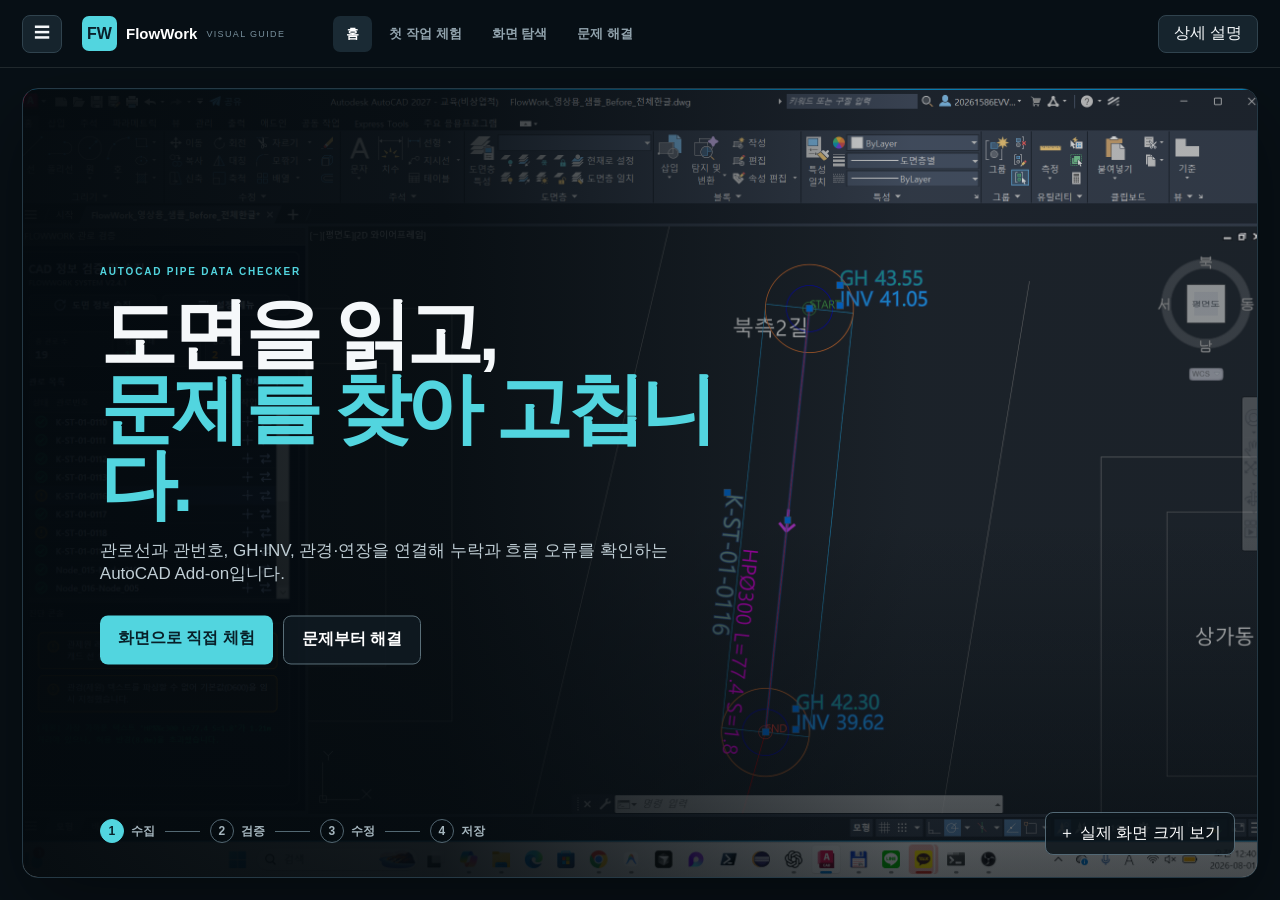
==== manual-v2/index.html @ 28f20ff9 "Publish FlowWork visual guide preview" ====
<!doctype html>
<html lang="ko">
<head>
  <meta charset="utf-8">
  <meta name="viewport" content="width=device-width,initial-scale=1">
  <meta name="description" content="이미지와 체험을 중심으로 구성한 FlowWork AutoCAD Add-on 사용 가이드">
  <title>FlowWork Visual Guide</title>
  <link rel="stylesheet" href="style.css">
  <script src="app.js" defer></script>
</head>
<body>
  <a class="skip" href="#workspace">본문으로 이동</a>
  <header class="topbar">
    <button class="icon-button" id="menu-button" type="button" aria-label="탐색 메뉴 열기" aria-expanded="false">☰</button>
    <a class="brand" href="#home"><span>FW</span><b>FlowWork</b><small>VISUAL GUIDE</small></a>
    <nav class="mode-nav" aria-label="주요 학습 모드">
      <a href="#home" data-route="home">홈</a>
      <a href="#learn" data-route="learn">첫 작업 체험</a>
      <a href="#explore" data-route="explore">화면 탐색</a>
      <a href="#solve" data-route="solve">문제 해결</a>
    </nav>
    <button class="help-button" id="detail-button" type="button">상세 설명</button>
  </header>

  <aside class="nav-drawer" id="nav-drawer" aria-label="전체 메뉴" hidden>
    <div><b>원하는 방식으로 시작하세요</b><button type="button" id="drawer-close" aria-label="메뉴 닫기">×</button></div>
    <a href="#home"><span>01</span><b>FlowWork 한눈에 보기</b><small>무엇을 읽고 무엇을 해결하는지</small></a>
    <a href="#learn"><span>02</span><b>첫 작업 따라하기</b><small>실행부터 저장까지 화면으로 체험</small></a>
    <a href="#explore"><span>03</span><b>화면을 직접 눌러보기</b><small>A~D와 도면 표시의 관계</small></a>
    <a href="#solve"><span>04</span><b>문제에서 시작하기</b><small>증상을 골라 해결 순서 확인</small></a>
  </aside>

  <main id="workspace">
    <section class="view home-view" data-view="home">
      <div class="home-stage">
        <img src="../manual/assets/images/FlowWork_0116_centered.png" alt="AutoCAD에 FlowWork 팔레트가 열린 실제 화면">
        <div class="stage-shade"></div>
        <div class="home-copy">
          <span class="eyebrow">AUTOCAD PIPE DATA CHECKER</span>
          <h1>도면을 읽고,<br><em>문제를 찾아 고칩니다.</em></h1>
          <p>관로선과 관번호, GH·INV, 관경·연장을 연결해 누락과 흐름 오류를 확인하는 AutoCAD Add-on입니다.</p>
          <div class="home-actions"><a class="primary" href="#learn">화면으로 직접 체험</a><a class="secondary" href="#solve">문제부터 해결</a></div>
        </div>
        <div class="flow-rail" aria-label="FlowWork 기본 흐름">
          <span class="active"><b>1</b>수집</span><i></i><span><b>2</b>검증</span><i></i><span><b>3</b>수정</span><i></i><span><b>4</b>저장</span>
        </div>
        <button class="image-expand" type="button" data-expand-image="../manual/assets/images/FlowWork_0116_centered.png">＋ 실제 화면 크게 보기</button>
      </div>
    </section>

    <section class="view learn-view" data-view="learn" hidden>
      <div class="view-heading"><div><span>GUIDED TASK</span><h2>첫 도면을 끝까지 처리해 보기</h2></div><p id="learn-progress">1 / 5</p></div>
      <div class="learning-stage">
        <div class="learning-media">
          <img id="learn-image" src="../manual/assets/images/FlowWork_0116_centered.png" alt="FlowWork 실행 화면">
          <div class="focus-frame" id="learn-focus"><span id="focus-label">FLOWWORK 실행</span></div>
        </div>
        <aside class="action-panel" aria-live="polite">
          <span id="learn-kicker">STEP 1 · 실행</span>
          <h3 id="learn-title">대상 도면에서 FlowWork 열기</h3>
          <p id="learn-body">AutoCAD에서 작업할 DWG를 연 뒤 명령창에 FLOWWORK를 입력합니다.</p>
          <dl><div><dt>할 일</dt><dd id="learn-action">왼쪽에 FlowWork 팔레트가 열리는지 확인합니다.</dd></div><div><dt>정상 확인</dt><dd id="learn-check">팔레트 상단의 현재 도면이 작업하려는 DWG와 같아야 합니다.</dd></div></dl>
          <div class="step-controls"><button type="button" id="learn-prev">← 이전</button><button type="button" id="learn-next">다음 단계 →</button></div>
        </aside>
      </div>
      <div class="step-dots" id="step-dots" aria-label="체험 단계"></div>
    </section>

    <section class="view explore-view" data-view="explore" hidden>
      <div class="view-heading"><div><span>SCREEN EXPLORER</span><h2>실제 화면을 눌러 기능 연결하기</h2></div><p>이미지는 실제 화면 · 표시는 매뉴얼 안내</p></div>
      <div class="explorer-stage">
        <div class="explorer-media">
          <img src="../manual/assets/images/FlowWork_0116_centered.png" alt="AutoCAD 왼쪽에 도킹된 FlowWork 팔레트 실제 화면">
          <button class="hotspot area-a active" type="button" data-area="0"><b>A</b><span>수집·설정</span></button>
          <button class="hotspot area-b" type="button" data-area="1"><b>B</b><span>수량 요약</span></button>
          <button class="hotspot area-c" type="button" data-area="2"><b>C</b><span>관로 목록</span></button>
          <button class="hotspot area-d" type="button" data-area="3"><b>D</b><span>DETAIL</span></button>
          <button class="image-expand compact" type="button" data-expand-image="../manual/assets/images/FlowWork_0116_centered.png">＋ 확대</button>
        </div>
        <aside class="explorer-drawer" aria-live="polite">
          <div><span id="area-count">A · START HERE</span><h3 id="area-title">도면 수집과 설정</h3><p id="area-summary">현재 도면을 다시 읽고 작업을 시작하는 영역입니다.</p></div>
          <div class="area-action"><b>지금 해볼 일</b><p id="area-action">활성 도면을 확인하고 ‘도면 정보 수집’을 누르세요.</p></div>
          <div class="area-result"><b>화면 변화</b><p id="area-result">수집이 끝나면 B의 수량과 C의 관로 목록, D의 상세 정보가 갱신됩니다.</p></div>
          <button class="text-button" type="button" id="area-more">이 영역 상세 설명 보기</button>
        </aside>
      </div>
    </section>

    <section class="view solve-view" data-view="solve" hidden>
      <div class="view-heading"><div><span>START FROM A PROBLEM</span><h2>지금 화면에 보이는 증상을 고르세요</h2></div><p>원인을 단정하지 않고 확인 순서부터 안내합니다.</p></div>
      <div class="problem-grid">
        <button type="button" data-problem="missing"><span>INV / GH</span><b>값이 “-”로 표시돼요</b><small>문자 누락·레이어·검색 범위 확인</small></button>
        <button type="button" data-problem="reverse"><span>REVERSE</span><b>역경사 경고가 떠요</b><small>매핑 오류와 방향 오류 구분</small></button>
        <button type="button" data-problem="count"><span>COUNT</span><b>관로 수가 너무 적어요</b><small>레이어와 수집 설정 먼저 점검</small></button>
        <button type="button" data-problem="joint"><span>JOINT</span><b>접점 거리가 멀다고 해요</b><small>도면 끝점과 연결 상태 확인</small></button>
      </div>
      <div class="problem-preview"><div><span>다음 제작 구간</span><h3>문제를 선택하면 실제 화면 중심 해결 체험이 시작됩니다.</h3><p>각 시나리오는 판단 질문 → 실제 화면 확인 → 수정 기능 선택 → 재수집 확인 순서로 구성합니다.</p></div><a href="#learn">먼저 기본 작업 체험하기</a></div>
    </section>
  </main>

  <aside class="detail-sheet" id="detail-sheet" hidden aria-labelledby="detail-title">
    <div class="sheet-grip"></div><button type="button" id="detail-close" aria-label="상세 설명 닫기">×</button>
    <span>DETAIL REFERENCE</span><h2 id="detail-title">필요할 때만 여는 상세 설명</h2>
    <div id="detail-content"><p>기본 화면은 이미지와 체험에 집중합니다. 용어, 판단 기준과 주의사항은 선택한 기능에 맞춰 이곳에 표시됩니다.</p></div>
  </aside>

  <div class="lightbox" id="lightbox" hidden><button type="button" id="lightbox-close" aria-label="확대 이미지 닫기">×</button><img id="lightbox-image" alt="확대된 FlowWork 실제 화면"><p>실제 FlowWork 화면 · 마우스 휠 또는 터치 확대는 다음 단계에서 추가됩니다.</p></div>
</body>
</html>
---- manual-v2/style.css ----
:root{--bg:#081016;--panel:#111c24;--panel2:#172630;--ink:#f5f8fa;--muted:#9cafba;--line:#2a3d48;--cyan:#52d5df;--lime:#a7df63;--amber:#ffc35b;--red:#ff6f68;--shadow:0 28px 80px rgba(0,0,0,.38)}*{box-sizing:border-box}html,body{height:100%}html{scroll-behavior:smooth}body{margin:0;background:var(--bg);color:var(--ink);font-family:"Segoe UI","Malgun Gothic",sans-serif;overflow:hidden}.skip{position:fixed;left:12px;top:-60px;z-index:100;padding:10px;background:#fff;color:#111}.skip:focus{top:12px}.topbar{position:fixed;z-index:40;inset:0 0 auto;height:68px;display:flex;align-items:center;gap:20px;padding:0 22px;background:rgba(8,16,22,.9);border-bottom:1px solid rgba(255,255,255,.1);backdrop-filter:blur(14px)}button,a{font:inherit}.icon-button,.help-button{height:38px;color:var(--ink);background:#16242d;border:1px solid #30434e;border-radius:8px;cursor:pointer}.icon-button{width:40px}.help-button{margin-left:auto;padding:0 15px}.brand{display:flex;align-items:center;gap:9px;color:#fff;text-decoration:none}.brand>span{display:grid;place-items:center;width:35px;height:35px;background:var(--cyan);color:#09202a;border-radius:7px;font-weight:900}.brand b{font-size:15px}.brand small{color:#78909d;font-size:9px;letter-spacing:.15em}.mode-nav{display:flex;gap:4px;margin-left:28px}.mode-nav a{padding:9px 13px;color:#92a4ae;text-decoration:none;border-radius:7px;font-size:13px;font-weight:700}.mode-nav a:hover,.mode-nav a.active{background:#1a2a34;color:#fff}.nav-drawer{position:fixed;z-index:60;top:76px;left:14px;width:min(420px,calc(100% - 28px));padding:18px;background:#13212a;border:1px solid #334854;border-radius:14px;box-shadow:var(--shadow)}.nav-drawer>div{display:flex;justify-content:space-between;align-items:center;padding:4px 5px 13px}.nav-drawer>div button{border:0;background:none;color:#fff;font-size:25px}.nav-drawer>a{display:grid;grid-template-columns:38px 1fr;gap:2px 10px;padding:14px;color:#fff;text-decoration:none;border-top:1px solid #263943}.nav-drawer>a span{grid-row:1/3;color:var(--cyan);font-size:11px;font-weight:900}.nav-drawer>a small{color:#8da1ac}.view{height:100vh;padding:88px 22px 22px}.home-stage,.learning-stage,.explorer-stage{position:relative;height:100%;overflow:hidden;background:#0b151b;border:1px solid #253945;border-radius:16px;box-shadow:var(--shadow)}.home-stage>img{width:100%;height:100%;object-fit:cover;object-position:center}.stage-shade{position:absolute;inset:0;background:linear-gradient(90deg,rgba(4,10,14,.97) 0%,rgba(4,10,14,.84) 34%,rgba(4,10,14,.2) 72%),linear-gradient(0deg,rgba(4,10,14,.65),transparent 45%)}.home-copy{position:absolute;z-index:2;left:clamp(32px,6vw,90px);top:50%;width:min(620px,55%);transform:translateY(-55%)}.eyebrow,.view-heading span,.action-panel>span,.explorer-drawer>div:first-child>span,.detail-sheet>span,.problem-preview span{color:var(--cyan);font-size:10px;font-weight:900;letter-spacing:.18em}.home-copy h1{margin:17px 0;font-size:clamp(48px,6vw,88px);line-height:.98;letter-spacing:-.06em}.home-copy h1 em{color:var(--cyan);font-style:normal}.home-copy p{max-width:610px;color:#c0ced5;font-size:17px}.home-actions{display:flex;gap:10px;margin-top:30px}.home-actions a,.problem-preview a{padding:13px 18px;border-radius:8px;text-decoration:none;font-weight:800}.primary{background:var(--cyan);color:#082029}.secondary{color:#fff;border:1px solid #5a6f79;background:rgba(17,29,37,.72)}.flow-rail{position:absolute;z-index:2;left:clamp(32px,6vw,90px);bottom:34px;display:flex;align-items:center;gap:10px}.flow-rail span{display:flex;align-items:center;gap:7px;color:#a5b5bd;font-size:12px;font-weight:700}.flow-rail span b{display:grid;place-items:center;width:24px;height:24px;border:1px solid #526671;border-radius:50%}.flow-rail span.active b{background:var(--cyan);color:#082029;border-color:var(--cyan)}.flow-rail i{width:35px;border-top:1px solid #536872}.image-expand{position:absolute;z-index:3;right:22px;bottom:22px;padding:10px 13px;color:#fff;background:rgba(10,19,25,.82);border:1px solid #536975;border-radius:8px;cursor:pointer}.view-heading{height:65px;display:flex;align-items:start;justify-content:space-between}.view-heading h2{margin:3px 0 0;font-size:26px}.view-heading p{margin:7px 0 0;color:#8ea2ad;font-size:12px}.learning-stage,.explorer-stage{height:calc(100% - 98px);display:grid;grid-template-columns:minmax(0,1fr) 390px}.learning-media,.explorer-media{position:relative;overflow:hidden;background:#020609}.learning-media img,.explorer-media img{display:block;width:100%;height:100%;object-fit:contain}.focus-frame{position:absolute;left:2%;top:12%;width:24%;height:17%;border:3px solid var(--cyan);background:rgba(82,213,223,.1);box-shadow:0 0 0 9999px rgba(0,0,0,.38);transition:.35s}.focus-frame span{position:absolute;left:0;top:-34px;padding:6px 9px;background:var(--cyan);color:#09212a;font-size:11px;font-weight:900}.action-panel,.explorer-drawer{padding:clamp(25px,3vw,42px);background:var(--panel)}.action-panel h3,.explorer-drawer h3{margin:10px 0;font-size:26px}.action-panel>p,.explorer-drawer p{color:#aebdc5}.action-panel dl{margin:28px 0}.action-panel dl div{padding:15px 0;border-top:1px solid var(--line)}.action-panel dt{color:var(--cyan);font-size:11px;font-weight:900}.action-panel dd{margin:6px 0 0;color:#d7e0e4;font-size:13px}.step-controls{display:flex;gap:8px;margin-top:28px}.step-controls button{flex:1;padding:12px;color:#fff;background:#1e303a;border:1px solid #38505c;border-radius:7px;cursor:pointer}.step-controls button:last-child{background:var(--cyan);color:#082029;border-color:var(--cyan);font-weight:900}.step-dots{height:28px;display:flex;justify-content:center;align-items:end;gap:7px}.step-dots button{width:27px;height:4px;padding:0;background:#31434d;border:0;cursor:pointer}.step-dots button.active{background:var(--cyan)}.explorer-stage{grid-template-columns:minmax(0,1fr) 360px}.hotspot{position:absolute;left:1.4%;width:22%;padding:0;background:rgba(9,18,24,.18);border:2px solid transparent;cursor:pointer;color:#fff}.hotspot b{position:absolute;left:8px;top:7px;display:grid;place-items:center;width:30px;height:30px;background:#13242e;border:1px solid #58cbd5;border-radius:7px;color:var(--cyan)}.hotspot span{position:absolute;left:46px;top:9px;padding:5px 8px;background:rgba(11,22,29,.88);font-size:11px;font-weight:800;opacity:0;transition:.2s}.hotspot:hover,.hotspot.active{border-color:var(--cyan);background:rgba(82,213,223,.11)}.hotspot:hover span,.hotspot.active span{opacity:1}.area-a{top:20%;height:10%}.area-b{top:30%;height:10%}.area-c{top:40%;height:27%}.area-d{top:67%;height:28%}.image-expand.compact{right:14px;bottom:14px}.explorer-drawer{display:flex;flex-direction:column}.area-action,.area-result{margin-top:20px;padding:16px;background:#172832;border-left:3px solid var(--cyan)}.area-action b,.area-result b{font-size:11px;color:var(--cyan)}.area-action p,.area-result p{margin:5px 0 0;font-size:13px}.text-button{margin-top:auto;padding:12px;color:var(--cyan);background:transparent;border:1px solid #3b515d;border-radius:7px;cursor:pointer}.problem-grid{height:calc(100% - 190px);display:grid;grid-template-columns:1fr 1fr;gap:14px}.problem-grid button{display:flex;flex-direction:column;align-items:start;justify-content:end;padding:28px;color:#fff;text-align:left;background:linear-gradient(145deg,#12212a,#1a2c36);border:1px solid #2d424e;border-radius:14px;cursor:pointer;transition:.2s}.problem-grid button:hover{transform:translateY(-3px);border-color:var(--cyan);box-shadow:0 18px 45px rgba(0,0,0,.25)}.problem-grid span{color:var(--cyan);font-size:10px;font-weight:900;letter-spacing:.14em}.problem-grid b{margin:9px 0 6px;font-size:22px}.problem-grid small{color:#91a5af}.problem-preview{display:flex;justify-content:space-between;align-items:center;height:105px;margin-top:14px;padding:20px 24px;background:#101d25;border:1px solid #283c47;border-radius:12px}.problem-preview h3{margin:4px 0;font-size:16px}.problem-preview p{margin:0;color:#91a5af;font-size:12px}.problem-preview a{color:#092029;background:var(--cyan)}.detail-sheet{position:fixed;z-index:70;right:18px;top:82px;bottom:18px;width:min(480px,calc(100% - 36px));padding:34px;background:#f5f7f8;color:#16232b;border-radius:16px;box-shadow:var(--shadow);overflow:auto}.detail-sheet h2{margin:8px 0 18px}.detail-sheet p{color:#50616a}.detail-sheet>button{position:absolute;right:17px;top:13px;border:0;background:none;font-size:27px}.sheet-grip{display:none}.lightbox{position:fixed;z-index:90;inset:0;display:grid;place-items:center;padding:60px;background:rgba(2,7,10,.94)}.lightbox[hidden],.nav-drawer[hidden],.detail-sheet[hidden]{display:none}.lightbox img{max-width:100%;max-height:calc(100vh - 110px);object-fit:contain}.lightbox button{position:absolute;right:25px;top:18px;color:#fff;background:none;border:0;font-size:34px}.lightbox p{position:absolute;bottom:16px;color:#94a8b2;font-size:11px}@media(max-width:900px){body{overflow:auto}.topbar{gap:10px}.mode-nav{display:none}.view{min-height:100vh;height:auto;padding:82px 12px 18px}.home-stage{min-height:calc(100vh - 100px)}.home-copy{left:25px;width:calc(100% - 50px)}.home-copy h1{font-size:clamp(42px,11vw,68px)}.stage-shade{background:linear-gradient(0deg,rgba(4,10,14,.98),rgba(4,10,14,.2) 90%)}.flow-rail{left:25px;right:25px;overflow:auto}.learning-stage,.explorer-stage{height:auto;grid-template-columns:1fr}.learning-media,.explorer-media{height:58vw;min-height:340px}.action-panel,.explorer-drawer{min-height:330px}.problem-grid{height:auto;grid-template-columns:1fr}.problem-grid button{min-height:180px}.problem-preview{height:auto;display:block}.problem-preview a{display:inline-block;margin-top:14px}.view-heading{height:auto;min-height:72px}.detail-sheet{top:auto;left:10px;right:10px;bottom:10px;width:auto;max-height:72vh}.sheet-grip{display:block;width:50px;margin:-22px auto 20px;border-top:4px solid #c3cdd2;border-radius:5px}}@media(max-width:560px){.brand small,.help-button{display:none}.home-copy p{font-size:14px}.home-actions{display:grid}.flow-rail i{width:14px}.learning-media,.explorer-media{height:62vw;min-height:260px}.hotspot span{display:none}.problem-grid button{min-height:150px}.lightbox{padding:20px}}
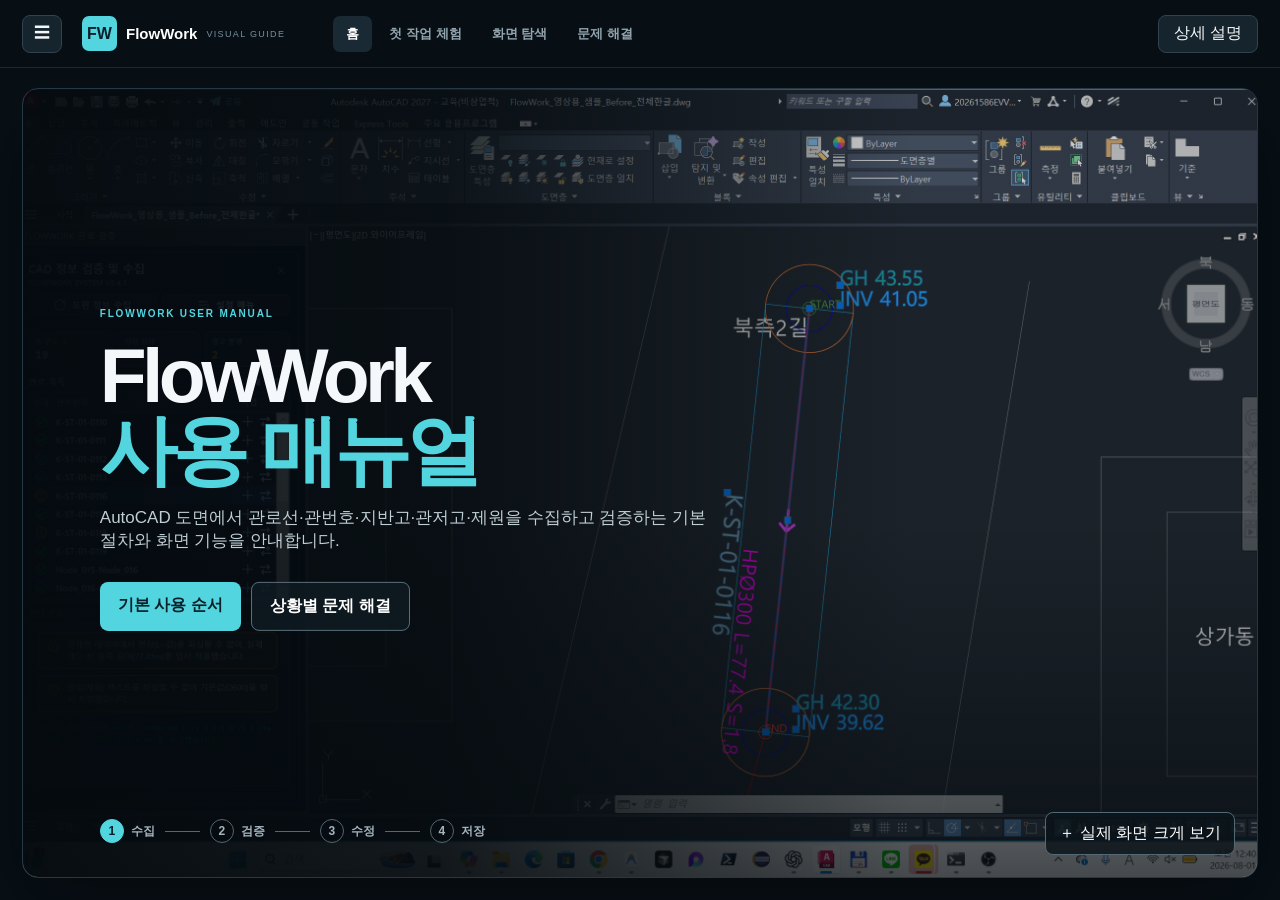
==== commit bf695d8e: "Use manual-focused home copy" ====
--- a/manual-v2/index.html
+++ b/manual-v2/index.html
@@ -36,10 +36,10 @@
         <img src="../manual/assets/images/FlowWork_0116_centered.png" alt="AutoCAD에 FlowWork 팔레트가 열린 실제 화면">
         <div class="stage-shade"></div>
         <div class="home-copy">
-          <span class="eyebrow">AUTOCAD PIPE DATA CHECKER</span>
-          <h1>도면을 읽고,<br><em>문제를 찾아 고칩니다.</em></h1>
-          <p>관로선과 관번호, GH·INV, 관경·연장을 연결해 누락과 흐름 오류를 확인하는 AutoCAD Add-on입니다.</p>
-          <div class="home-actions"><a class="primary" href="#learn">화면으로 직접 체험</a><a class="secondary" href="#solve">문제부터 해결</a></div>
+          <span class="eyebrow">FLOWWORK USER MANUAL</span>
+          <h1>FlowWork<br><em>사용 매뉴얼</em></h1>
+          <p>AutoCAD 도면에서 관로선·관번호·지반고·관저고·제원을 수집하고 검증하는 기본 절차와 화면 기능을 안내합니다.</p>
+          <div class="home-actions"><a class="primary" href="#learn">기본 사용 순서</a><a class="secondary" href="#solve">상황별 문제 해결</a></div>
         </div>
         <div class="flow-rail" aria-label="FlowWork 기본 흐름">
           <span class="active"><b>1</b>수집</span><i></i><span><b>2</b>검증</span><i></i><span><b>3</b>수정</span><i></i><span><b>4</b>저장</span>
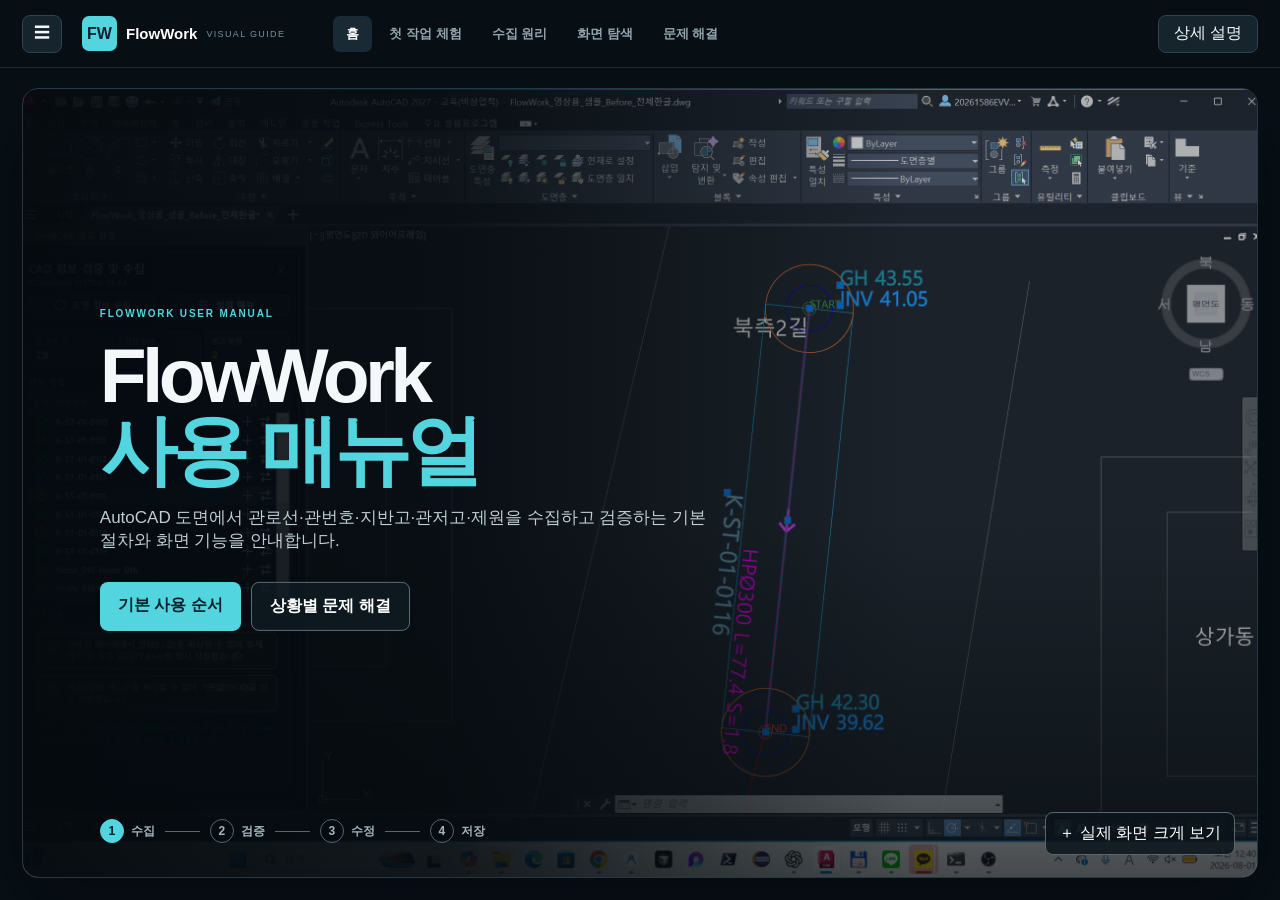
==== commit f0637165: "Add interactive data collection guide" ====
--- a/manual-v2/index.html
+++ b/manual-v2/index.html
@@ -6,6 +6,7 @@
   <meta name="description" content="이미지와 체험을 중심으로 구성한 FlowWork AutoCAD Add-on 사용 가이드">
   <title>FlowWork Visual Guide</title>
   <link rel="stylesheet" href="style.css">
+  <link rel="stylesheet" href="collect.css">
   <script src="app.js" defer></script>
 </head>
 <body>
@@ -16,6 +17,7 @@
     <nav class="mode-nav" aria-label="주요 학습 모드">
       <a href="#home" data-route="home">홈</a>
       <a href="#learn" data-route="learn">첫 작업 체험</a>
+      <a href="#collect" data-route="collect">수집 원리</a>
       <a href="#explore" data-route="explore">화면 탐색</a>
       <a href="#solve" data-route="solve">문제 해결</a>
     </nav>
@@ -26,8 +28,9 @@
     <div><b>원하는 방식으로 시작하세요</b><button type="button" id="drawer-close" aria-label="메뉴 닫기">×</button></div>
     <a href="#home"><span>01</span><b>FlowWork 한눈에 보기</b><small>무엇을 읽고 무엇을 해결하는지</small></a>
     <a href="#learn"><span>02</span><b>첫 작업 따라하기</b><small>실행부터 저장까지 화면으로 체험</small></a>
-    <a href="#explore"><span>03</span><b>화면을 직접 눌러보기</b><small>A~D와 도면 표시의 관계</small></a>
-    <a href="#solve"><span>04</span><b>문제에서 시작하기</b><small>증상을 골라 해결 순서 확인</small></a>
+    <a href="#collect"><span>03</span><b>도면에서 무엇을 읽는가</b><small>원본 문자부터 DETAIL 값까지</small></a>
+    <a href="#explore"><span>04</span><b>화면을 직접 눌러보기</b><small>A~D와 도면 표시의 관계</small></a>
+    <a href="#solve"><span>05</span><b>문제에서 시작하기</b><small>증상을 골라 해결 순서 확인</small></a>
   </aside>
 
   <main id="workspace">
@@ -64,6 +67,43 @@
         </aside>
       </div>
       <div class="step-dots" id="step-dots" aria-label="체험 단계"></div>
+    </section>
+
+    <section class="view collect-view" data-view="collect" hidden>
+      <div class="view-heading"><div><span>HOW DATA IS COLLECTED</span><h2>도면의 표기가 DETAIL 값이 되는 과정</h2></div><p>실제 화면 위 설명 레이어 · 항목을 눌러 비교</p></div>
+      <div class="collect-stage">
+        <div class="collect-visual">
+          <div class="collect-toolbar" id="collect-tabs" aria-label="수집 항목 선택">
+            <button type="button" data-collect="pipe" class="active">관로선</button>
+            <button type="button" data-collect="name">관번호</button>
+            <button type="button" data-collect="ground">지반고</button>
+            <button type="button" data-collect="invert">관저고</button>
+            <button type="button" data-collect="spec">관경·연장</button>
+          </div>
+          <div class="collect-image-wrap">
+            <img src="../manual/assets/images/FlowWork_direct_mapping_candidates.png" alt="FlowWork가 선택 관로와 관련 문자를 표시한 실제 AutoCAD 화면">
+            <div class="collect-mark mark-pipe active" data-mark="pipe" data-box="38,43,40,22"><span>선의 START → END</span></div>
+            <div class="collect-mark mark-name" data-mark="name" data-box="44,36,24,12"><span>관로선 주변 관번호</span></div>
+            <div class="collect-mark mark-ground ground-up" data-mark="ground" data-box="34,29,11,17.6"><span>START 지반고</span></div>
+            <div class="collect-mark mark-ground ground-down" data-mark="ground" data-box="73,46,11,17.6"><span>END 지반고</span></div>
+            <div class="collect-mark mark-invert invert-up" data-mark="invert" data-box="32,45,11,17.6"><span>START 관저고</span></div>
+            <div class="collect-mark mark-invert invert-down" data-mark="invert" data-box="72,58,11,17.6"><span>END 관저고</span></div>
+            <div class="collect-mark mark-spec" data-mark="spec" data-box="46,49,29,15"><span>관경·연장 문자</span></div>
+          </div>
+          <div class="collection-chain" aria-label="수집 처리 순서">
+            <span><b>1</b>설정 레이어</span><i>→</i><span><b>2</b>탐색 범위</span><i>→</i><span><b>3</b>가까운 유효 문자</span><i>→</i><span><b>4</b>DETAIL 값</span>
+          </div>
+        </div>
+        <aside class="collect-panel" aria-live="polite">
+          <span id="collect-kicker">PIPE GEOMETRY</span>
+          <h3 id="collect-title">관로선이 모든 수집의 기준입니다</h3>
+          <p id="collect-summary">설정된 관로선 레이어의 선을 읽고 시작점과 끝점을 노드로 만듭니다.</p>
+          <div class="collect-fact"><b>도면에서 찾는 것</b><p id="collect-source">설정된 관로선 레이어의 Polyline과 양 끝점</p></div>
+          <div class="collect-result"><b>DETAIL에 들어가는 값</b><p id="collect-result">START는 상류 필드, END는 하류 필드의 기준점이 됩니다.</p></div>
+          <div class="collect-warning"><b>꼭 알아두기</b><p id="collect-warning">방향은 높이값으로 자동 결정하지 않습니다. 현재 CAD 선의 시작점 → 끝점이 FlowWork의 START → END입니다.</p></div>
+          <div class="collect-actions"><button type="button" id="collect-prev">← 이전 항목</button><button type="button" id="collect-next">다음 항목 →</button></div>
+        </aside>
+      </div>
     </section>
 
     <section class="view explore-view" data-view="explore" hidden>
--- a/manual-v2/collect.css
+++ b/manual-v2/collect.css
@@ -0,0 +1,22 @@
+.collect-stage{position:relative;height:calc(100% - 65px);display:grid;grid-template-columns:minmax(0,1fr) 390px;overflow:hidden;background:#0b151b;border:1px solid #253945;border-radius:16px;box-shadow:var(--shadow)}
+.collect-visual{position:relative;display:grid;grid-template-rows:auto minmax(0,1fr) auto;min-width:0;background:#020609}
+.collect-toolbar{display:flex;gap:7px;padding:12px 14px;background:#0d1920;border-bottom:1px solid #243740;overflow:auto}
+.collect-toolbar button{flex:0 0 auto;padding:9px 13px;color:#9eb0b9;background:#15242c;border:1px solid #30444f;border-radius:20px;cursor:pointer;font-size:12px;font-weight:800}
+.collect-toolbar button:hover,.collect-toolbar button.active{color:#092029;background:var(--cyan);border-color:var(--cyan)}
+.collect-image-wrap{position:relative;min-height:0;overflow:hidden}
+.collect-image-wrap>img{display:block;width:100%;height:100%;object-fit:contain}
+.collect-mark{display:none;position:absolute;z-index:2;border:3px solid var(--cyan);background:rgba(82,213,223,.12);filter:drop-shadow(0 0 12px rgba(82,213,223,.35));pointer-events:none}
+.collect-mark.active{display:block;animation:mark-in .3s ease-out}
+.collect-mark span{position:absolute;left:50%;top:-30px;transform:translateX(-50%);white-space:nowrap;padding:5px 8px;color:#092029;background:var(--cyan);border-radius:4px;font-size:10px;font-weight:900}
+.mark-pipe{left:38%;top:43%;width:40%;height:22%;clip-path:polygon(0 46%,100% 0,100% 16%,0 63%);background:var(--cyan);border:0}
+.mark-name{left:44%;top:36%;width:24%;height:12%;border-color:var(--lime)}.mark-name span{background:var(--lime)}
+.mark-ground,.mark-invert{width:11%;aspect-ratio:1;border-radius:50%}.ground-up{left:34%;top:29%;border-color:#ffd35d}.ground-down{left:73%;top:46%;border-color:#ffd35d}.mark-ground span{background:#ffd35d}.invert-up{left:32%;top:45%;border-color:#ff9c55}.invert-down{left:72%;top:58%;border-color:#ff9c55}.mark-invert span{background:#ff9c55}
+.mark-spec{left:46%;top:49%;width:29%;height:15%;border-color:#68a9ff}.mark-spec span{background:#68a9ff}
+.collection-chain{display:flex;align-items:center;justify-content:center;gap:8px;padding:12px;background:#0d1920;border-top:1px solid #243740;overflow:auto}
+.collection-chain span{display:flex;align-items:center;gap:6px;white-space:nowrap;color:#b6c4ca;font-size:11px;font-weight:700}.collection-chain b{display:grid;place-items:center;width:20px;height:20px;color:#092029;background:var(--cyan);border-radius:50%;font-size:10px}.collection-chain i{color:#546a75;font-style:normal}
+.collect-panel{padding:clamp(25px,3vw,38px);background:var(--panel);overflow:auto}.collect-panel>span{color:var(--cyan);font-size:10px;font-weight:900;letter-spacing:.18em}.collect-panel h3{margin:10px 0 8px;font-size:25px}.collect-panel>p{margin:0 0 22px;color:#aebdc5}
+.collect-fact,.collect-result,.collect-warning{margin-top:12px;padding:14px 15px;background:#172832;border-left:3px solid var(--cyan)}.collect-result{border-left-color:var(--lime)}.collect-warning{border-left-color:var(--amber);background:#29251c}.collect-fact b,.collect-result b,.collect-warning b{font-size:10px;letter-spacing:.08em;color:var(--cyan)}.collect-result b{color:var(--lime)}.collect-warning b{color:var(--amber)}.collect-fact p,.collect-result p,.collect-warning p{margin:6px 0 0;color:#d5dfe3;font-size:12px;line-height:1.55}
+.collect-actions{display:flex;gap:8px;margin-top:20px}.collect-actions button{flex:1;padding:11px;color:#fff;background:#1e303a;border:1px solid #38505c;border-radius:7px;cursor:pointer}.collect-actions button:last-child{color:#092029;background:var(--cyan);border-color:var(--cyan);font-weight:900}
+@keyframes mark-in{from{opacity:0;transform:scale(.96)}to{opacity:1;transform:scale(1)}}
+@media(max-width:900px){.collect-stage{height:auto;grid-template-columns:1fr}.collect-image-wrap{height:58vw;min-height:300px}.collect-panel{min-height:420px}.collection-chain{justify-content:flex-start}}
+@media(max-width:560px){.collect-image-wrap{height:62vw;min-height:260px}.collect-toolbar{padding:10px}.collect-panel{padding:24px 20px}.collection-chain{padding:10px}.collection-chain i{display:none}}
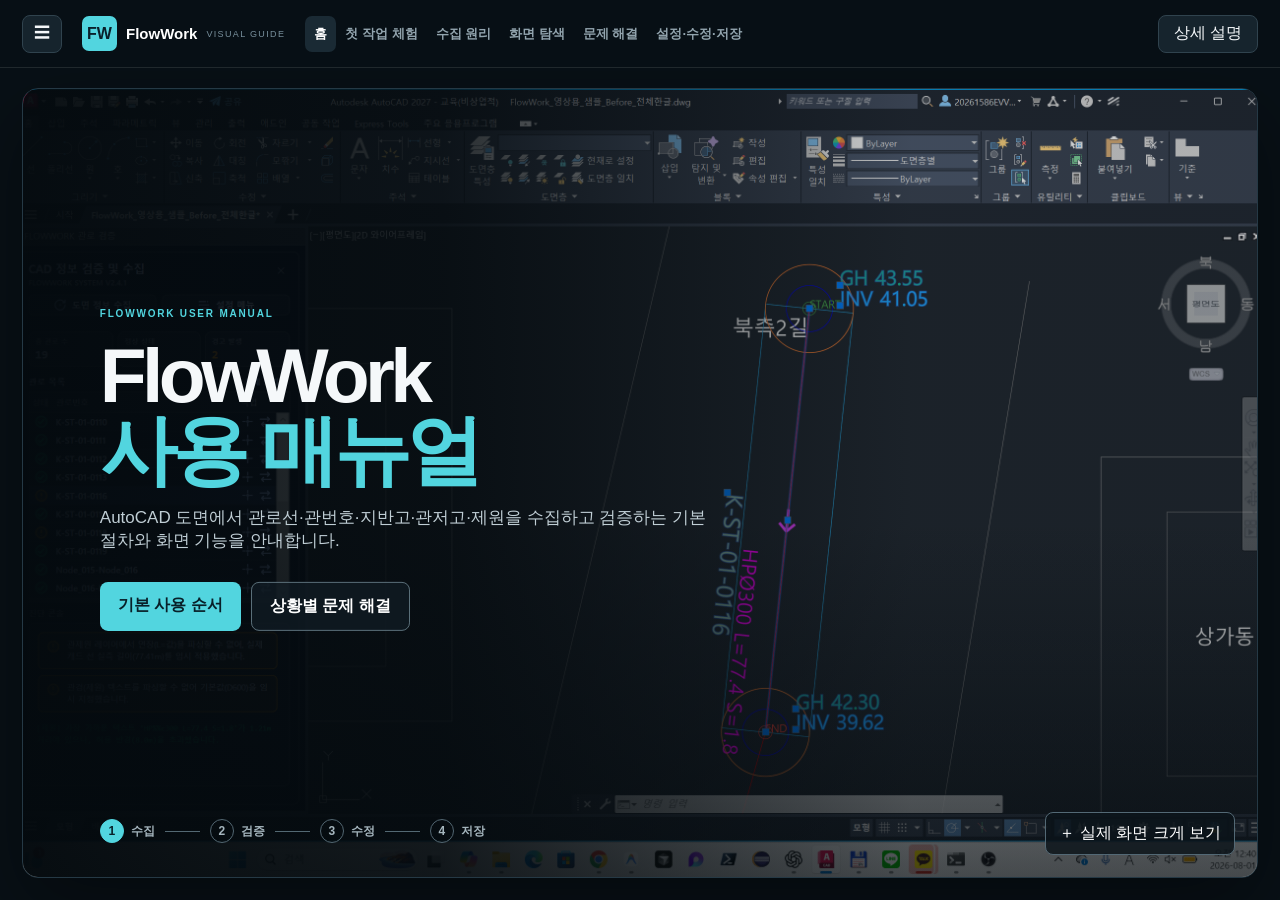
==== commit e016c297: "Complete task guides and align collection annotations" ====
--- a/manual-v2/index.html
+++ b/manual-v2/index.html
@@ -8,6 +8,8 @@
   <link rel="stylesheet" href="style.css">
   <link rel="stylesheet" href="collect.css">
   <script src="app.js" defer></script>
+  <link rel="stylesheet" href="guide.css">
+  <script src="guide.js" defer></script>
 </head>
 <body>
   <a class="skip" href="#workspace">본문으로 이동</a>
@@ -134,7 +136,7 @@
         <button type="button" data-problem="count"><span>COUNT</span><b>관로 수가 너무 적어요</b><small>레이어와 수집 설정 먼저 점검</small></button>
         <button type="button" data-problem="joint"><span>JOINT</span><b>접점 거리가 멀다고 해요</b><small>도면 끝점과 연결 상태 확인</small></button>
       </div>
-      <div class="problem-preview"><div><span>다음 제작 구간</span><h3>문제를 선택하면 실제 화면 중심 해결 체험이 시작됩니다.</h3><p>각 시나리오는 판단 질문 → 실제 화면 확인 → 수정 기능 선택 → 재수집 확인 순서로 구성합니다.</p></div><a href="#learn">먼저 기본 작업 체험하기</a></div>
+      <div class="problem-preview"><div><span>확인 → 조치 → 결과</span><h3>증상을 선택해 확인 순서를 따라가세요.</h3><p>원본 문자와 진단 메시지를 대조한 뒤 수정 방법을 결정합니다.</p></div><a href="#operations">설정·수정·저장 안내</a></div>
     </section>
   </main>
 
@@ -144,6 +146,6 @@
     <div id="detail-content"><p>기본 화면은 이미지와 체험에 집중합니다. 용어, 판단 기준과 주의사항은 선택한 기능에 맞춰 이곳에 표시됩니다.</p></div>
   </aside>
 
-  <div class="lightbox" id="lightbox" hidden><button type="button" id="lightbox-close" aria-label="확대 이미지 닫기">×</button><img id="lightbox-image" alt="확대된 FlowWork 실제 화면"><p>실제 FlowWork 화면 · 마우스 휠 또는 터치 확대는 다음 단계에서 추가됩니다.</p></div>
+  <div class="lightbox" id="lightbox" hidden><button type="button" id="lightbox-close" aria-label="확대 이미지 닫기">×</button><img id="lightbox-image" alt="확대된 FlowWork 실제 화면"><p>실제 FlowWork 화면 · 닫기: × 또는 Esc</p></div>
 </body>
 </html>
--- a/manual-v2/guide.css
+++ b/manual-v2/guide.css
@@ -0,0 +1,6 @@
+.view[hidden]{display:none!important}button:focus-visible,a:focus-visible{outline:3px solid #ffc35b;outline-offset:3px}button:disabled{opacity:.45;cursor:default}
+.mark-pipe{clip-path:none;background:transparent;border:2px solid var(--cyan)}.mark-ground,.mark-invert{border-radius:4px}.collect-mark{filter:none;border-width:2px;background:transparent}.collect-mark span{font-size:12px}.collect-panel p{font-size:16px;line-height:1.65}.collect-panel b,.collect-toolbar button{font-size:14px}.example-value{display:grid;gap:8px;padding:18px 0}.example-value small,.example-value span{font-size:13px;color:#aebdc5}.example-value strong{font-size:24px;color:var(--cyan)}
+.operations-view{overflow:auto}.operation-tabs{display:flex;gap:8px;flex-wrap:wrap;margin:8px 0 20px}.operation-tabs button,.operation-controls button,#operation-steps button{padding:12px 16px;border:1px solid var(--line);border-radius:8px;color:var(--ink);background:var(--panel);cursor:pointer;font-size:16px}.operation-tabs button[aria-pressed=true],#operation-steps button[aria-current=step]{border-color:var(--cyan);color:var(--cyan);background:#173039}.operation-layout{display:grid;grid-template-columns:minmax(0,1.5fr) minmax(300px,1fr);gap:28px}.operation-layout img{display:block;width:100%;border:1px solid var(--line);border-radius:12px}.operation-layout article{padding:24px;background:var(--panel);border-radius:12px;align-self:start}.operation-layout article p{font-size:17px;line-height:1.85}.operation-layout article small{font-size:14px;color:var(--cyan)}.result-check{padding:16px;border-left:3px solid var(--lime);background:#172832}.result-check p{margin:8px 0 0}.operation-controls{display:flex;gap:12px;margin-top:24px}.image-note{font-size:13px;color:var(--muted)}#operation-steps{display:flex;gap:8px;flex-wrap:wrap;margin-bottom:20px}#operation-steps button{font-size:14px}.mode-nav{margin-left:0;gap:0}.mode-nav a{padding:9px}.action-panel,.explorer-drawer{overflow:auto}.collect-visual{min-height:0}
+@media(max-width:1100px){.brand small{display:none}.mode-nav a{font-size:12px}.operation-layout{grid-template-columns:1fr}.operations-view{height:auto;min-height:100vh}.view-heading h2{font-size:23px}.view-heading p{display:none}}
+@media(max-width:600px){.operation-layout{gap:12px}.operation-layout article{padding:20px}.operation-tabs{gap:6px}.operation-tabs button{font-size:14px;padding:10px}.collect-mark span{display:none}.collect-image-wrap{min-height:0;height:auto;aspect-ratio:1.6}.collect-panel{min-height:0}.collect-stage{overflow:visible}.operations-view .view-heading{min-height:64px}}
+@media(prefers-reduced-motion:reduce){*{animation:none!important;transition:none!important;scroll-behavior:auto!important}}
